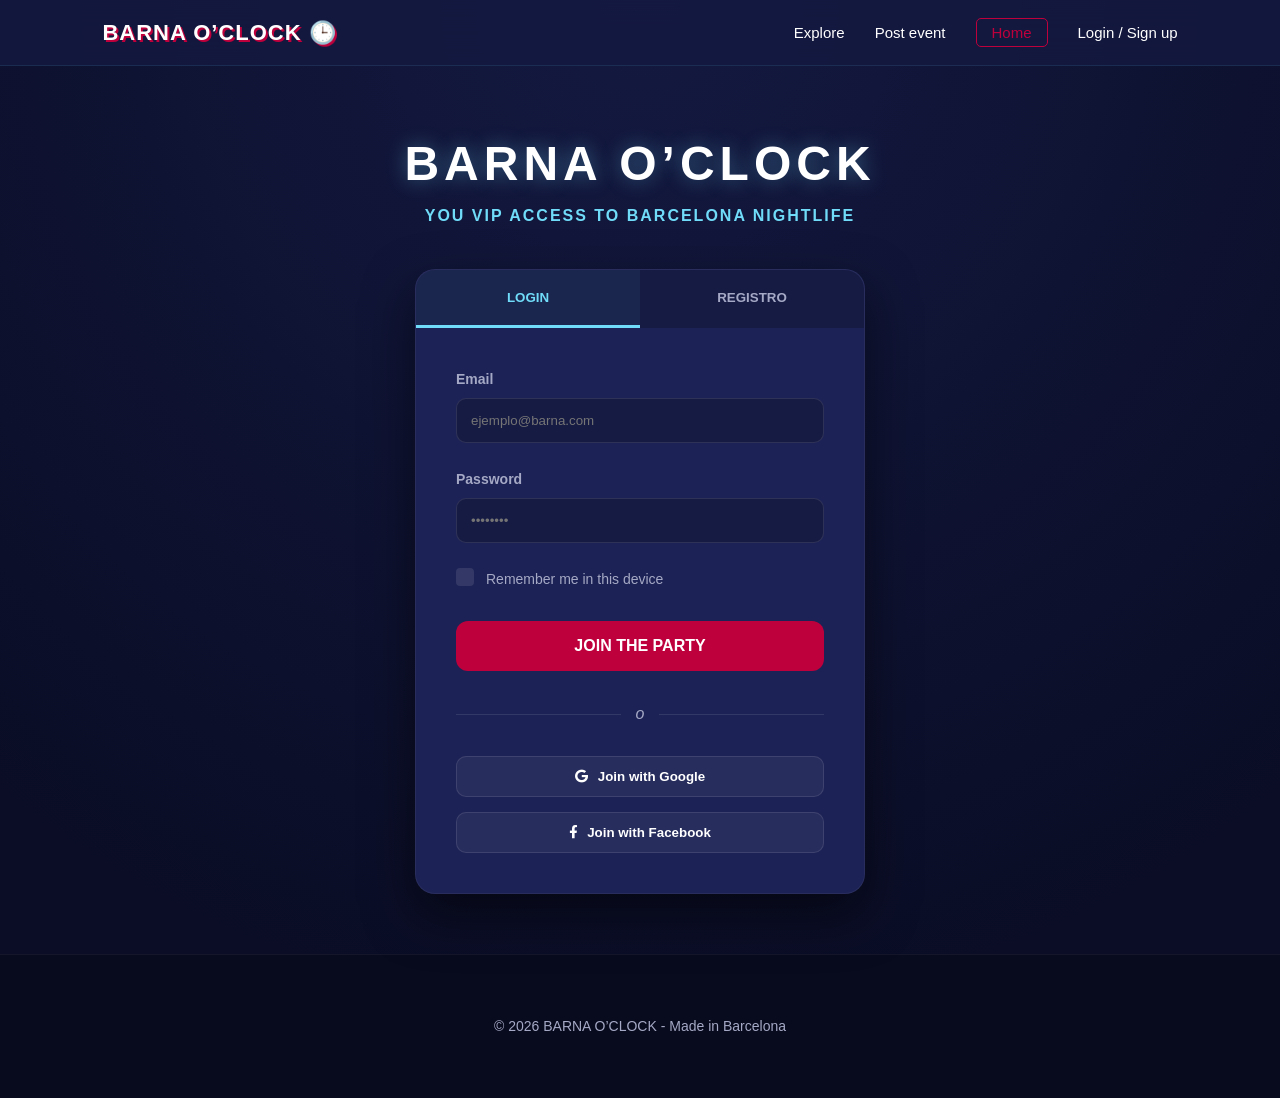
==== auth-en.html @ d8232b1f "Actualizo los nav" ====
<!DOCTYPE html>
<html lang="en">
<head>
    <meta charset="UTF-8">
    <meta name="viewport" content="width=device-width, initial-scale=1.0">
    <title>Join the Party | BARNA O’CLOCK</title>
    <link rel="stylesheet" href="style.css">
    <link rel="stylesheet" href="https://cdnjs.cloudflare.com/ajax/libs/font-awesome/6.0.0/css/all.min.css">
</head>
<body class="auth-page">

<header>
    <nav>
        <div class="logo">BARNA O’CLOCK 🕒</div>
        <ul>
            <li><a href="explorar.html">Explore</a></li>
            <li><a href="nuevo-evento-en.html">Post event</a></li>
            <li><a href="index-en.html" class="btn-back">Home</a></li>
            <li><a href="auth-en.html">Login / Sign up</a></li>
        </ul>
    </nav>
</header>

<main class="auth-container">
    
    <div class="auth-hero-logo">
        <h1>BARNA O’CLOCK</h1>
        <p>You VIP access to Barcelona nightlife</p>
    </div>

    <div class="auth-card">
        <div class="auth-tabs">
            <button class="tab-btn active" onclick="switchTab('login')">LOGIN</button>
            <button class="tab-btn" onclick="switchTab('registro')">REGISTRO</button>
        </div>

        <div class="auth-body">
            <form id="auth-form">
                <div class="input-group">
                    <label for="email">Email</label>
                    <input type="email" id="email" placeholder="ejemplo@barna.com" required>
                </div>

                <div class="input-group">
                    <label for="password">Password</label>
                    <input type="password" id="password" placeholder="••••••••" required>
                </div>

                <div class="form-options">
                    <label class="checkbox-container">
                        <input type="checkbox">
                        <span class="checkmark"></span>
                        Remember me in this device
                    </label>
                </div>

                <button type="submit" class="btn-main-auth">JOIN THE PARTY</button>
            </form>

            <div class="separator">
                <span>o</span>
            </div>

            <div class="social-login">
                <button class="btn-social google">
                    <i class="fab fa-google"></i> Join with Google
                </button>
                <button class="btn-social facebook">
                    <i class="fab fa-facebook-f"></i> Join with Facebook
                </button>
            </div>
        </div>
    </div>
</main>

<footer>
    <p>&copy; 2026 BARNA O’CLOCK - Made in Barcelona</p>
</footer>

<script>
    function switchTab(type) {
        const buttons = document.querySelectorAll('.tab-btn');
        buttons.forEach(btn => btn.classList.remove('active'));
        event.target.classList.add('active');
        // Aquí podrías cambiar la acción del form o mostrar/ocultar campos
    }
</script>

</body>
</html>
---- style.css ----
/* ===== RESET & VARIABLES ===== */
*{
    margin:0;
    padding:0;
    box-sizing:border-box;
}

:root{
    /* Colores Corporativos */
    --bcn-blue: #141941;      /* Azul profundo */
    --bcn-red: #BE013C;       /* Rojo vibrante */
    --bcn-skyblue: #70DCF9;   /* Skyblue */
    --bcn-fuchsia: #E02365;   /* Fucsia opcional */
    
    /* Colores de apoyo */
    --bg-dark: #0a0d25;       /* Fondo aún más oscuro para contraste */
    --card-blue: #1c2255;     /* Azul para tarjetas */
    --text-white: #ffffff;
    --text-gray: #a5a9c5;
}

/* ===== BODY ===== */
body{
    background: radial-gradient(circle at top, var(--bcn-blue) 0%, var(--bg-dark) 80%);
    color: var(--text-white);
    font-family: 'Segoe UI', Roboto, Helvetica, Arial, sans-serif;
    min-height: 100vh;
    line-height: 1.6;
}

/* ===== NAVBAR ===== */
header{
    backdrop-filter: blur(15px);
    background: rgba(20, 25, 65, 0.8);
    position: sticky;
    top: 0;
    z-index: 100;
    border-bottom: 1px solid rgba(112, 220, 249, 0.1);
}

nav{
    display: flex;
    justify-content: space-between;
    align-items: center;
    padding: 15px 8%;
}

.logo{
    font-weight: 900;
    letter-spacing: 1px;
    font-size: 22px;
    color: var(--text-white);
    text-shadow: 2px 2px 0px var(--bcn-red);
}

nav ul{
    list-style: none;
    display: flex;
    gap: 30px;
    align-items: center;
}

nav a{
    color: var(--text-white);
    text-decoration: none;
    font-size: 15px;
    font-weight: 500;
    transition: 0.3s ease;
}

nav a:hover{
    color: var(--bcn-skyblue);
}

#lang-toggle{
    border: 1px solid var(--bcn-skyblue);
    color: var(--bcn-skyblue);
    padding: 5px 10px;
    border-radius: 5px;
    font-weight: bold;
}

/* ===== LOGIN BUTTON ===== */
.btn-login{
    background: var(--bcn-skyblue);
    color: var(--bcn-blue) !important;
    padding: 10px 22px;
    border-radius: 50px;
    font-weight: 700;
    opacity: 1 !important;
}

.btn-login:hover{
    background: var(--text-white);
    transform: translateY(-2px);
    box-shadow: 0 5px 15px rgba(112, 220, 249, 0.3);
}

/* ===== HERO SECTION ===== */
.hero{
    text-align: center;
    padding: 120px 20px 60px;
}

.hero h1{
    font-size: clamp(40px, 8vw, 72px);
    font-weight: 900;
    margin-bottom: 20px;
    background: linear-gradient(to right, var(--bcn-skyblue), var(--bcn-fuchsia));
    -webkit-background-clip: text;
    -webkit-text-fill-color: transparent;
    letter-spacing: -1px;
}

.hero p{
    color: var(--text-gray);
    margin-bottom: 40px;
    font-size: 20px;
}

.hero input{
    padding: 16px 25px;
    width: 100%;
    max-width: 400px;
    border-radius: 50px 0 0 50px;
    border: 2px solid rgba(255,255,255,0.1);
    outline: none;
    background: rgba(255,255,255,0.05);
    color: white;
    font-size: 16px;
    transition: 0.3s;
}

.hero input:focus{
    border-color: var(--bcn-skyblue);
    background: rgba(255,255,255,0.1);
}

.hero button{
    padding: 16px 30px;
    margin-left: -5px;
    border: none;
    border-radius: 0 50px 50px 0;
    background: var(--bcn-red);
    color: white;
    font-weight: 800;
    cursor: pointer;
    transition: 0.3s;
    text-transform: uppercase;
}

.hero button:hover{
    background: var(--bcn-fuchsia);
    box-shadow: 0 0 20px rgba(190, 1, 60, 0.4);
}

/* ===== VIBES ===== */
.vibes h2{
    text-align: center;
    font-size: 14px;
    color: var(--bcn-skyblue);
    text-transform: uppercase;
    letter-spacing: 4px;
    margin-bottom: 25px;
}

.vibe-tags{
    display: flex;
    justify-content: center;
    gap: 12px;
}

.vibe-tags span{
    background: var(--card-blue);
    border: 1px solid rgba(112, 220, 249, 0.2);
    padding: 8px 20px;
    border-radius: 50px;
    font-size: 13px;
    font-weight: 600;
    cursor: pointer;
    transition: 0.3s;
}

.vibe-tags span:hover{
    border-color: var(--bcn-red);
    color: var(--bcn-red);
    background: white;
}

/* ===== EVENTOS GRID ===== */
.eventos-destacados{
    padding: 80px 8%;
}

.eventos-destacados h2{
    font-size: 28px;
    margin-bottom: 40px;
    border-left: 5px solid var(--bcn-red);
    padding-left: 15px;
}

.grid-eventos{
    display: grid;
    grid-template-columns: repeat(auto-fit, minmax(300px, 1fr));
    gap: 35px;
}

/* ===== CARDS ===== */
.card{
    background: var(--card-blue);
    border-radius: 20px;
    overflow: hidden;
    transition: 0.4s cubic-bezier(0.175, 0.885, 0.32, 1.275);
    border: 1px solid rgba(255,255,255,0.05);
}

.card:hover{
    transform: translateY(-12px);
    box-shadow: 0 20px 40px rgba(0,0,0,0.4);
    border-color: var(--bcn-skyblue);
}

.card img {
    width: 100%;
    height: 240px;
    object-fit: cover;
    background-color: var(--bcn-blue); /* Fondo de respaldo */
    display: block;
}

.card h3{
    padding: 20px 20px 5px;
    font-size: 20px;
    color: var(--text-white);
}

.card p{
    padding: 0 20px 20px;
    color: var(--text-gray);
    font-size: 14px;
}

.card a{
    display: block;
    margin: 0 20px 20px;
    padding: 12px;
    text-align: center;
    background: var(--bcn-red);
    color: white;
    text-decoration: none;
    border-radius: 12px;
    font-weight: 700;
    transition: 0.3s;
}

.card a:hover{
    background: white;
    color: var(--bcn-red);
}

/* ===== FOOTER ===== */
footer{
    text-align: center;
    padding: 60px;
    background: #080a1d;
    color: var(--text-gray);
    font-size: 14px;
    border-top: 1px solid rgba(255,255,255,0.05);
}

/* ===== AUTH PAGE SPECIFIC ===== */

.auth-container {
    display: flex;
    flex-direction: column;
    align-items: center;
    justify-content: center;
    padding: 60px 20px;
    min-height: calc(100vh - 160px);
}

.auth-hero-logo {
    text-align: center;
    margin-bottom: 40px;
}

.auth-hero-logo h1 {
    font-size: 3rem;
    color: var(--text-white);
    text-shadow: 0 0 20px rgba(112, 220, 249, 0.4);
    letter-spacing: 5px;
}

.auth-hero-logo p {
    color: var(--bcn-skyblue);
    font-weight: 600;
    text-transform: uppercase;
    letter-spacing: 2px;
}

/* La Tarjeta */
.auth-card {
    background: var(--card-blue);
    width: 100%;
    max-width: 450px;
    border-radius: 20px;
    overflow: hidden;
    box-shadow: 0 20px 50px rgba(0,0,0,0.5);
    border: 1px solid rgba(255,255,255,0.05);
}

/* Pestañas */
.auth-tabs {
    display: flex;
    background: rgba(0,0,0,0.2);
}

.tab-btn {
    flex: 1;
    padding: 20px;
    border: none;
    background: transparent;
    color: var(--text-gray);
    font-weight: 800;
    cursor: pointer;
    transition: 0.3s;
    border-bottom: 3px solid transparent;
}

.tab-btn.active {
    color: var(--bcn-skyblue);
    border-bottom: 3px solid var(--bcn-skyblue);
    background: rgba(112, 220, 249, 0.05);
}

/* Formulario */
.auth-body {
    padding: 40px;
}

.input-group {
    margin-bottom: 25px;
}

.input-group label {
    display: block;
    margin-bottom: 8px;
    font-size: 14px;
    font-weight: 600;
    color: var(--text-gray);
}

.input-group input {
    width: 100%;
    padding: 14px;
    border-radius: 10px;
    border: 1px solid rgba(255,255,255,0.1);
    background: rgba(0,0,0,0.2);
    color: white;
    outline: none;
}

.input-group input:focus {
    border-color: var(--bcn-skyblue);
}

/* Checkbox Estilizado */
.form-options {
    margin-bottom: 30px;
}

.checkbox-container {
    display: block;
    position: relative;
    padding-left: 30px;
    cursor: pointer;
    font-size: 14px;
    color: var(--text-gray);
    user-select: none;
}

.checkbox-container input {
    position: absolute;
    opacity: 0;
    cursor: pointer;
}

.checkmark {
    position: absolute;
    top: 0;
    left: 0;
    height: 18px;
    width: 18px;
    background-color: rgba(255,255,255,0.1);
    border-radius: 4px;
}

.checkbox-container:hover input ~ .checkmark {
    background-color: rgba(255,255,255,0.2);
}

.checkbox-container input:checked ~ .checkmark {
    background-color: var(--bcn-skyblue);
}

/* Botón Principal */
.btn-main-auth {
    width: 100%;
    padding: 16px;
    border: none;
    border-radius: 12px;
    background: var(--bcn-red);
    color: white;
    font-weight: 800;
    font-size: 16px;
    cursor: pointer;
    transition: 0.3s;
    text-transform: uppercase;
}

.btn-main-auth:hover {
    background: var(--bcn-fuchsia);
    transform: scale(1.02);
    box-shadow: 0 0 20px rgba(224, 35, 101, 0.4);
}

/* Separador */
.separator {
    text-align: center;
    margin: 30px 0;
    position: relative;
}

.separator::before {
    content: "";
    position: absolute;
    top: 50%;
    left: 0;
    width: 100%;
    height: 1px;
    background: rgba(255,255,255,0.1);
}

.separator span {
    background: var(--card-blue);
    padding: 0 15px;
    position: relative;
    color: var(--text-gray);
    font-style: italic;
}

/* Botones Sociales */
.social-login {
    display: flex;
    flex-direction: column;
    gap: 15px;
}

.btn-social {
    width: 100%;
    padding: 12px;
    border: 1px solid rgba(255,255,255,0.1);
    border-radius: 10px;
    background: rgba(255,255,255,0.05);
    color: white;
    font-weight: 600;
    cursor: pointer;
    transition: 0.3s;
    display: flex;
    align-items: center;
    justify-content: center;
    gap: 10px;
}

.btn-social:hover {
    background: rgba(255,255,255,0.1);
    border-color: var(--text-white);
}

.btn-back {
    border: 1px solid var(--bcn-red);
    padding: 5px 15px !important;
    border-radius: 5px;
    color: var(--bcn-red) !important;
}

.btn-back:hover {
    background: var(--bcn-red);
    color: white !important;
}

/* ===== POST EVENT PAGE ===== */

.form-page-container {
    max-width: 800px;
    margin: 60px auto;
    padding: 0 20px;
}

.form-header h2 {
    font-size: 24px;
    letter-spacing: 1px;
    margin-bottom: 30px;
    color: var(--text-white);
    border-left: 5px solid var(--bcn-red);
    padding-left: 15px;
}

.post-event-card {
    background: var(--card-blue);
    padding: 40px;
    border-radius: 20px;
    border: 1px solid rgba(255, 255, 255, 0.05);
    box-shadow: 0 20px 40px rgba(0,0,0,0.3);
}

.form-group {
    margin-bottom: 25px;
}

.form-group label {
    display: block;
    font-weight: 700;
    font-size: 13px;
    color: var(--bcn-skyblue);
    margin-bottom: 10px;
    text-transform: uppercase;
    letter-spacing: 1px;
}

/* Inputs y Textareas */
.post-event-card input[type="text"],
.post-event-card input[type="date"],
.post-event-card input[type="time"],
.post-event-card textarea {
    width: 100%;
    padding: 14px 18px;
    background: rgba(0, 0, 0, 0.3);
    border: 1px solid rgba(112, 220, 249, 0.2);
    border-radius: 10px;
    color: white;
    font-family: inherit;
    outline: none;
    transition: 0.3s;
}

.post-event-card input:focus, 
.post-event-card textarea:focus {
    border-color: var(--bcn-skyblue);
    box-shadow: 0 0 10px rgba(112, 220, 249, 0.2);
}

/* Layout en filas */
.form-row {
    display: grid;
    grid-template-columns: 1fr 1fr;
    gap: 20px;
}

.align-center {
    align-items: center;
}

/* Radio Buttons personalizados */
.radio-group {
    display: flex;
    flex-wrap: wrap;
    gap: 20px;
    margin-top: 5px;
}

.radio-item {
    display: flex;
    align-items: center;
    cursor: pointer;
    font-size: 14px;
    color: var(--text-white);
}

.radio-item input {
    display: none;
}

.radio-dot {
    height: 18px;
    width: 18px;
    border: 2px solid var(--bcn-skyblue);
    border-radius: 50%;
    display: inline-block;
    margin-right: 8px;
    position: relative;
}

.radio-item input:checked + .radio-dot::after {
    content: "";
    position: absolute;
    top: 3px;
    left: 3px;
    width: 8px;
    height: 8px;
    background: var(--bcn-skyblue);
    border-radius: 50%;
}

/* Upload Area */
.upload-area {
    border: 2px dashed rgba(112, 220, 249, 0.4);
    border-radius: 15px;
    padding: 30px;
    text-align: center;
    transition: 0.3s;
    background: rgba(112, 220, 249, 0.02);
}

.upload-area:hover {
    border-color: var(--bcn-skyblue);
    background: rgba(112, 220, 249, 0.05);
}

.upload-label {
    cursor: pointer;
    display: flex;
    flex-direction: column;
    align-items: center;
}

.upload-icon {
    font-size: 32px;
    color: var(--bcn-skyblue);
    margin-bottom: 10px;
}

.upload-text {
    font-weight: 800;
    color: var(--text-white);
    background: rgba(255,255,255,0.05);
    padding: 8px 20px;
    border-radius: 5px;
}

/* Botón Publicar */
.btn-submit-event {
    width: 100%;
    padding: 18px;
    background: var(--bcn-red);
    color: white;
    border: none;
    border-radius: 12px;
    font-size: 18px;
    font-weight: 800;
    cursor: pointer;
    transition: 0.3s;
    margin-top: 20px;
    text-transform: uppercase;
}

.btn-submit-event:hover {
    background: var(--bcn-fuchsia);
    transform: translateY(-3px);
    box-shadow: 0 10px 20px rgba(190, 1, 60, 0.3);
}

.btn-profile {
    color: var(--bcn-skyblue) !important;
    font-weight: bold;
}

/* Responsive */
@media (max-width: 600px) {
    .form-row {
        grid-template-columns: 1fr;
    }
}
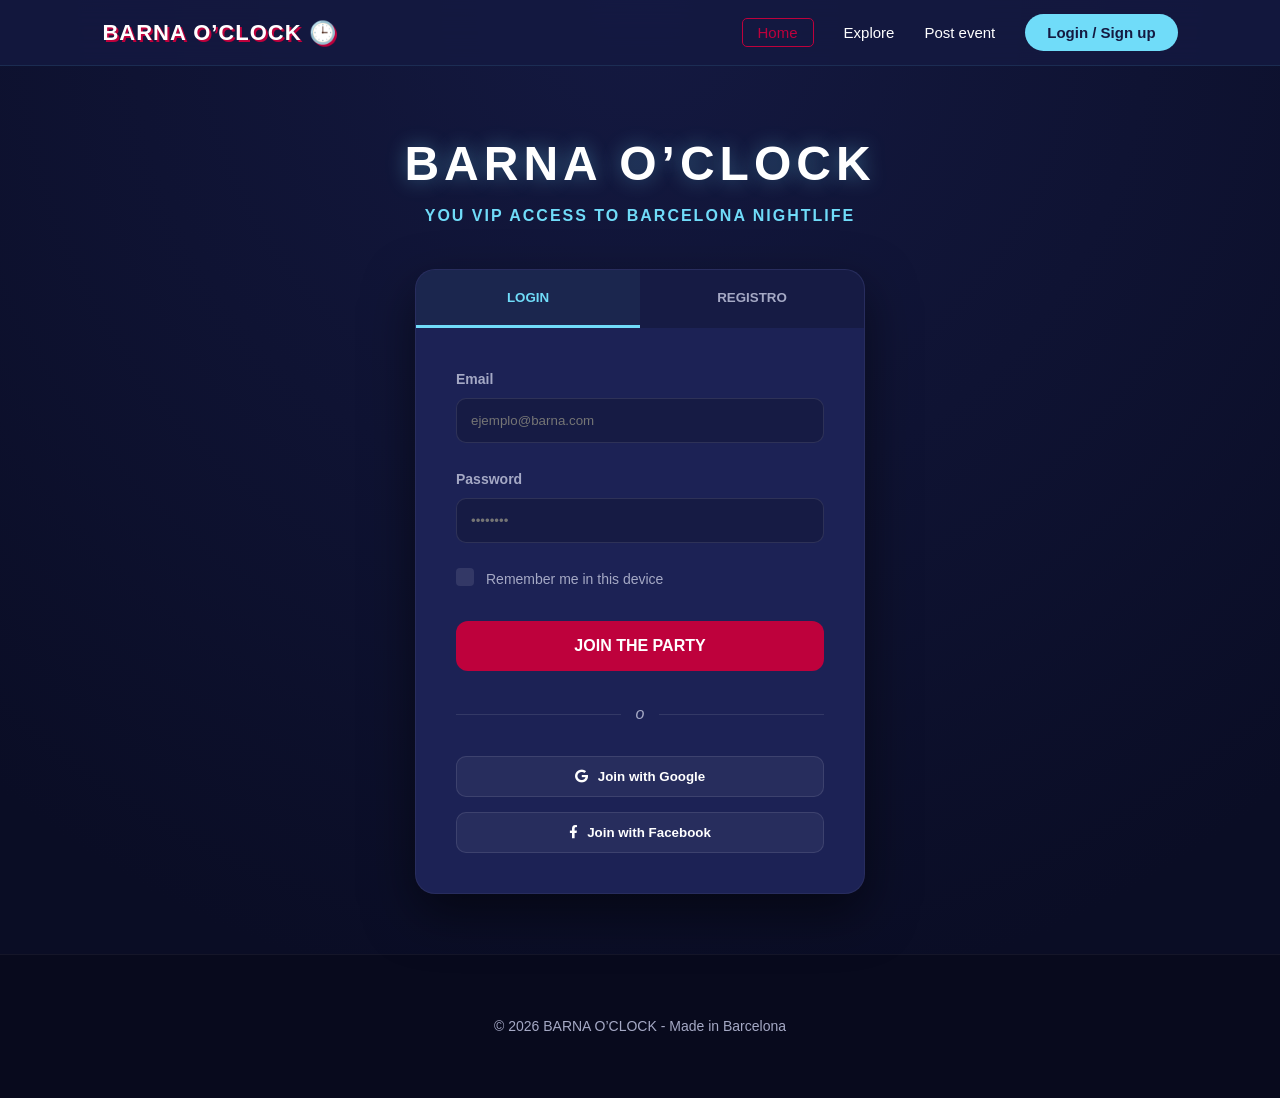
==== commit 12a89ee1: "Perfecciono nav" ====
--- a/auth-en.html
+++ b/auth-en.html
@@ -13,10 +13,10 @@
     <nav>
         <div class="logo">BARNA O’CLOCK 🕒</div>
         <ul>
+            <li><a href="index-en.html" class="btn-back">Home</a></li>
             <li><a href="explorar.html">Explore</a></li>
-            <li><a href="nuevo-evento-en.html">Post event</a></li>
-            <li><a href="index-en.html" class="btn-back">Home</a></li>
-            <li><a href="auth-en.html">Login / Sign up</a></li>
+            <li><a href="nuevo-evento-en.html">Post event</a></li>            
+            <li><a href="auth-en.html"class="btn-login">Login / Sign up</a></li>
         </ul>
     </nav>
 </header>
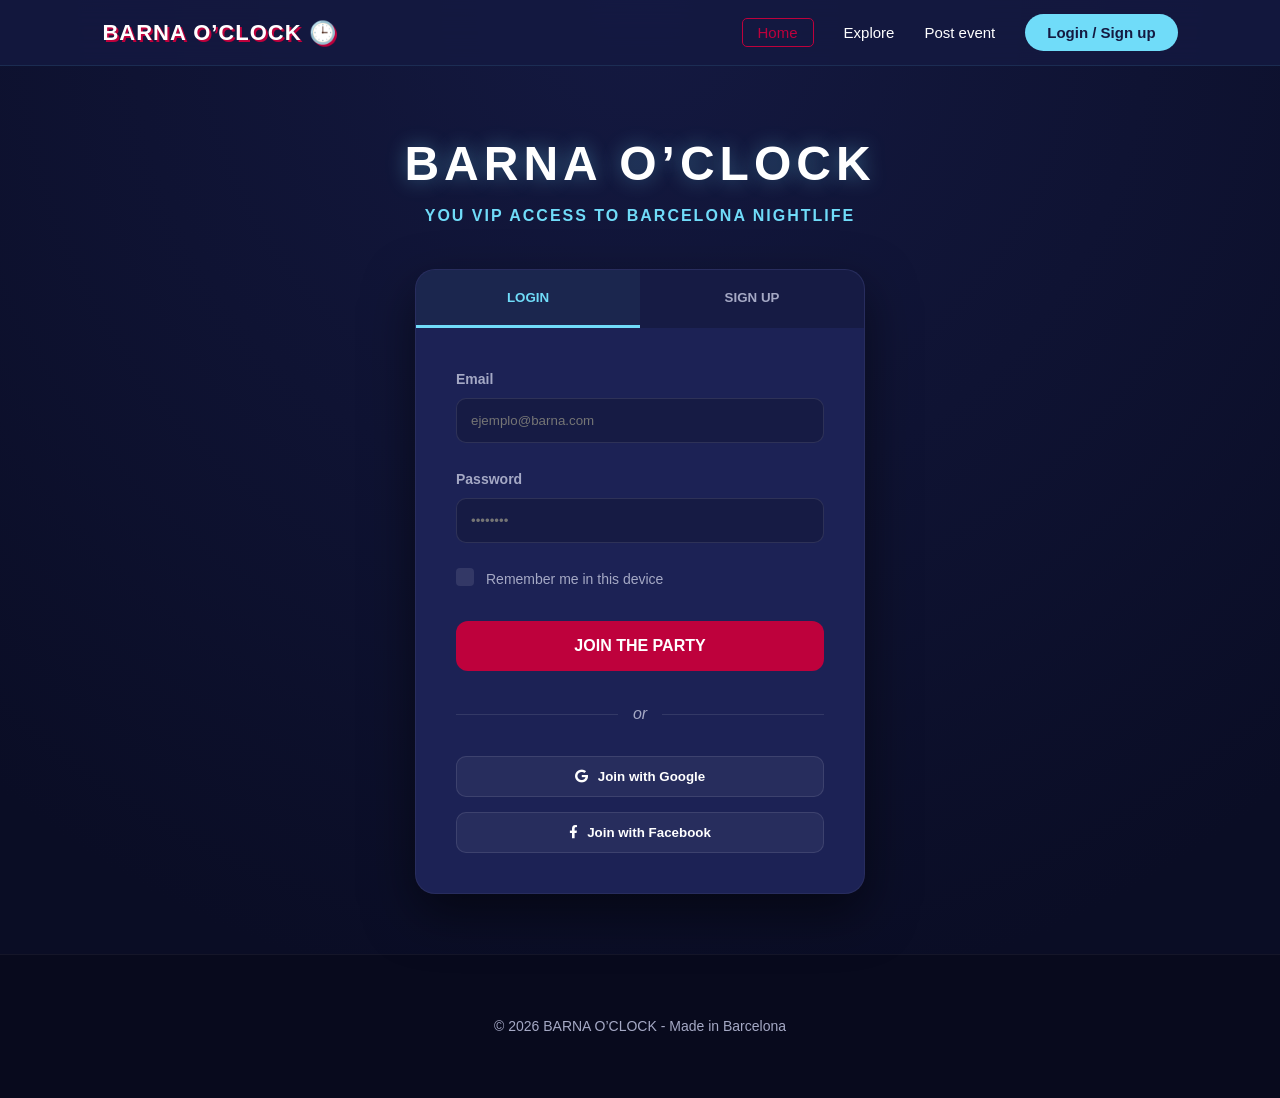
==== commit e514898d: "Mejoro gramática, explorar y css" ====
--- a/auth-en.html
+++ b/auth-en.html
@@ -1,5 +1,6 @@
 <!DOCTYPE html>
 <html lang="en">
+
 <head>
     <meta charset="UTF-8">
     <meta name="viewport" content="width=device-width, initial-scale=1.0">
@@ -7,84 +8,86 @@
     <link rel="stylesheet" href="style.css">
     <link rel="stylesheet" href="https://cdnjs.cloudflare.com/ajax/libs/font-awesome/6.0.0/css/all.min.css">
 </head>
+
+
 <body class="auth-page">
 
-<header>
-    <nav>
-        <div class="logo">BARNA O’CLOCK 🕒</div>
-        <ul>
-            <li><a href="index-en.html" class="btn-back">Home</a></li>
-            <li><a href="explorar.html">Explore</a></li>
-            <li><a href="nuevo-evento-en.html">Post event</a></li>            
-            <li><a href="auth-en.html"class="btn-login">Login / Sign up</a></li>
-        </ul>
-    </nav>
-</header>
+    <header>
+        <nav>
+            <div class="logo">BARNA O’CLOCK 🕒</div>
+            <ul>
+                <li><a href="index-en.html" class="btn-back">Home</a></li>
+                <li><a href="explorar-en.html">Explore</a></li>
+                <li><a href="nuevo-evento-en.html">Post event</a></li>
+                <li><a href="auth-en.html" class="btn-login">Login / Sign up</a></li>
+            </ul>
+        </nav>
+    </header>
 
-<main class="auth-container">
-    
-    <div class="auth-hero-logo">
-        <h1>BARNA O’CLOCK</h1>
-        <p>You VIP access to Barcelona nightlife</p>
-    </div>
+    <main class="auth-container">
 
-    <div class="auth-card">
-        <div class="auth-tabs">
-            <button class="tab-btn active" onclick="switchTab('login')">LOGIN</button>
-            <button class="tab-btn" onclick="switchTab('registro')">REGISTRO</button>
+        <div class="auth-hero-logo">
+            <h1>BARNA O’CLOCK</h1>
+            <p>You VIP access to Barcelona nightlife</p>
         </div>
 
-        <div class="auth-body">
-            <form id="auth-form">
-                <div class="input-group">
-                    <label for="email">Email</label>
-                    <input type="email" id="email" placeholder="ejemplo@barna.com" required>
+        <div class="auth-card">
+            <div class="auth-tabs">
+                <button class="tab-btn active" onclick="switchTab('login')">LOGIN</button>
+                <button class="tab-btn" onclick="switchTab('registro')">SIGN UP</button>
+            </div>
+
+            <div class="auth-body">
+                <form id="auth-form">
+                    <div class="input-group">
+                        <label for="email">Email</label>
+                        <input type="email" id="email" placeholder="ejemplo@barna.com" required>
+                    </div>
+
+                    <div class="input-group">
+                        <label for="password">Password</label>
+                        <input type="password" id="password" placeholder="••••••••" required>
+                    </div>
+
+                    <div class="form-options">
+                        <label class="checkbox-container">
+                            <input type="checkbox">
+                            <span class="checkmark"></span>
+                            Remember me in this device
+                        </label>
+                    </div>
+
+                    <button type="submit" class="btn-main-auth">JOIN THE PARTY</button>
+                </form>
+
+                <div class="separator">
+                    <span>or</span>
                 </div>
 
-                <div class="input-group">
-                    <label for="password">Password</label>
-                    <input type="password" id="password" placeholder="••••••••" required>
+                <div class="social-login">
+                    <button class="btn-social google">
+                        <i class="fab fa-google"></i> Join with Google
+                    </button>
+                    <button class="btn-social facebook">
+                        <i class="fab fa-facebook-f"></i> Join with Facebook
+                    </button>
                 </div>
-
-                <div class="form-options">
-                    <label class="checkbox-container">
-                        <input type="checkbox">
-                        <span class="checkmark"></span>
-                        Remember me in this device
-                    </label>
-                </div>
-
-                <button type="submit" class="btn-main-auth">JOIN THE PARTY</button>
-            </form>
-
-            <div class="separator">
-                <span>o</span>
-            </div>
-
-            <div class="social-login">
-                <button class="btn-social google">
-                    <i class="fab fa-google"></i> Join with Google
-                </button>
-                <button class="btn-social facebook">
-                    <i class="fab fa-facebook-f"></i> Join with Facebook
-                </button>
             </div>
         </div>
-    </div>
-</main>
+    </main>
 
-<footer>
-    <p>&copy; 2026 BARNA O’CLOCK - Made in Barcelona</p>
-</footer>
+    <footer>
+        <p>&copy; 2026 BARNA O’CLOCK - Made in Barcelona</p>
+    </footer>
 
-<script>
-    function switchTab(type) {
-        const buttons = document.querySelectorAll('.tab-btn');
-        buttons.forEach(btn => btn.classList.remove('active'));
-        event.target.classList.add('active');
-        // Aquí podrías cambiar la acción del form o mostrar/ocultar campos
-    }
-</script>
+    <script>
+        function switchTab(type) {
+            const buttons = document.querySelectorAll('.tab-btn');
+            buttons.forEach(btn => btn.classList.remove('active'));
+            event.target.classList.add('active');
+        }
+    </script>
 
 </body>
+
 </html>
--- a/style.css
+++ b/style.css
@@ -1,26 +1,23 @@
 /* ===== RESET & VARIABLES ===== */
-*{
-    margin:0;
-    padding:0;
-    box-sizing:border-box;
-}
-
-:root{
-    /* Colores Corporativos */
-    --bcn-blue: #141941;      /* Azul profundo */
-    --bcn-red: #BE013C;       /* Rojo vibrante */
-    --bcn-skyblue: #70DCF9;   /* Skyblue */
-    --bcn-fuchsia: #E02365;   /* Fucsia opcional */
-    
-    /* Colores de apoyo */
-    --bg-dark: #0a0d25;       /* Fondo aún más oscuro para contraste */
-    --card-blue: #1c2255;     /* Azul para tarjetas */
+* {
+    margin: 0;
+    padding: 0;
+    box-sizing: border-box;
+}
+
+:root {
+    --bcn-blue: #141941;
+    --bcn-red: #BE013C;
+    --bcn-skyblue: #70DCF9;
+    --bcn-fuchsia: #E02365;
+    --bg-dark: #0a0d25;
+    --card-blue: #1c2255;
     --text-white: #ffffff;
     --text-gray: #a5a9c5;
 }
 
 /* ===== BODY ===== */
-body{
+body {
     background: radial-gradient(circle at top, var(--bcn-blue) 0%, var(--bg-dark) 80%);
     color: var(--text-white);
     font-family: 'Segoe UI', Roboto, Helvetica, Arial, sans-serif;
@@ -29,7 +26,7 @@
 }
 
 /* ===== NAVBAR ===== */
-header{
+header {
     backdrop-filter: blur(15px);
     background: rgba(20, 25, 65, 0.8);
     position: sticky;
@@ -38,14 +35,14 @@
     border-bottom: 1px solid rgba(112, 220, 249, 0.1);
 }
 
-nav{
+nav {
     display: flex;
     justify-content: space-between;
     align-items: center;
     padding: 15px 8%;
 }
 
-.logo{
+.logo {
     font-weight: 900;
     letter-spacing: 1px;
     font-size: 22px;
@@ -53,14 +50,14 @@
     text-shadow: 2px 2px 0px var(--bcn-red);
 }
 
-nav ul{
+nav ul {
     list-style: none;
     display: flex;
     gap: 30px;
     align-items: center;
 }
 
-nav a{
+nav a {
     color: var(--text-white);
     text-decoration: none;
     font-size: 15px;
@@ -68,11 +65,11 @@
     transition: 0.3s ease;
 }
 
-nav a:hover{
+nav a:hover {
     color: var(--bcn-skyblue);
 }
 
-#lang-toggle{
+#lang-toggle {
     border: 1px solid var(--bcn-skyblue);
     color: var(--bcn-skyblue);
     padding: 5px 10px;
@@ -81,7 +78,7 @@
 }
 
 /* ===== LOGIN BUTTON ===== */
-.btn-login{
+.btn-login {
     background: var(--bcn-skyblue);
     color: var(--bcn-blue) !important;
     padding: 10px 22px;
@@ -90,19 +87,19 @@
     opacity: 1 !important;
 }
 
-.btn-login:hover{
+.btn-login:hover {
     background: var(--text-white);
     transform: translateY(-2px);
     box-shadow: 0 5px 15px rgba(112, 220, 249, 0.3);
 }
 
 /* ===== HERO SECTION ===== */
-.hero{
+.hero {
     text-align: center;
     padding: 120px 20px 60px;
 }
 
-.hero h1{
+.hero h1 {
     font-size: clamp(40px, 8vw, 72px);
     font-weight: 900;
     margin-bottom: 20px;
@@ -112,31 +109,31 @@
     letter-spacing: -1px;
 }
 
-.hero p{
+.hero p {
     color: var(--text-gray);
     margin-bottom: 40px;
     font-size: 20px;
 }
 
-.hero input{
+.hero input {
     padding: 16px 25px;
     width: 100%;
     max-width: 400px;
     border-radius: 50px 0 0 50px;
-    border: 2px solid rgba(255,255,255,0.1);
+    border: 2px solid rgba(255, 255, 255, 0.1);
     outline: none;
-    background: rgba(255,255,255,0.05);
+    background: rgba(255, 255, 255, 0.05);
     color: white;
     font-size: 16px;
     transition: 0.3s;
 }
 
-.hero input:focus{
+.hero input:focus {
     border-color: var(--bcn-skyblue);
-    background: rgba(255,255,255,0.1);
-}
-
-.hero button{
+    background: rgba(255, 255, 255, 0.1);
+}
+
+.hero button {
     padding: 16px 30px;
     margin-left: -5px;
     border: none;
@@ -149,13 +146,13 @@
     text-transform: uppercase;
 }
 
-.hero button:hover{
+.hero button:hover {
     background: var(--bcn-fuchsia);
     box-shadow: 0 0 20px rgba(190, 1, 60, 0.4);
 }
 
 /* ===== VIBES ===== */
-.vibes h2{
+.vibes h2 {
     text-align: center;
     font-size: 14px;
     color: var(--bcn-skyblue);
@@ -164,13 +161,13 @@
     margin-bottom: 25px;
 }
 
-.vibe-tags{
+.vibe-tags {
     display: flex;
     justify-content: center;
     gap: 12px;
 }
 
-.vibe-tags span{
+.vibe-tags span {
     background: var(--card-blue);
     border: 1px solid rgba(112, 220, 249, 0.2);
     padding: 8px 20px;
@@ -181,42 +178,44 @@
     transition: 0.3s;
 }
 
-.vibe-tags span:hover{
+.vibe-tags span:hover {
     border-color: var(--bcn-red);
     color: var(--bcn-red);
     background: white;
 }
 
 /* ===== EVENTOS GRID ===== */
-.eventos-destacados{
+.eventos-destacados {
     padding: 80px 8%;
 }
 
-.eventos-destacados h2{
+.eventos-destacados h2 {
     font-size: 28px;
     margin-bottom: 40px;
     border-left: 5px solid var(--bcn-red);
     padding-left: 15px;
 }
 
-.grid-eventos{
+.grid-eventos {
     display: grid;
     grid-template-columns: repeat(auto-fit, minmax(300px, 1fr));
     gap: 35px;
 }
 
 /* ===== CARDS ===== */
-.card{
+.card {
     background: var(--card-blue);
     border-radius: 20px;
     overflow: hidden;
-    transition: 0.4s cubic-bezier(0.175, 0.885, 0.32, 1.275);
-    border: 1px solid rgba(255,255,255,0.05);
-}
-
-.card:hover{
+    transition: opacity 0.3s ease, transform 0.3s ease;
+    border: 1px solid rgba(255, 255, 255, 0.05);
+    transform: translateY(30px);
+
+}
+
+.card:hover {
     transform: translateY(-12px);
-    box-shadow: 0 20px 40px rgba(0,0,0,0.4);
+    box-shadow: 0 20px 40px rgba(0, 0, 0, 0.4);
     border-color: var(--bcn-skyblue);
 }
 
@@ -224,23 +223,23 @@
     width: 100%;
     height: 240px;
     object-fit: cover;
-    background-color: var(--bcn-blue); /* Fondo de respaldo */
+    background-color: var(--bcn-blue);
     display: block;
 }
 
-.card h3{
+.card h3 {
     padding: 20px 20px 5px;
     font-size: 20px;
     color: var(--text-white);
 }
 
-.card p{
+.card p {
     padding: 0 20px 20px;
     color: var(--text-gray);
     font-size: 14px;
 }
 
-.card a{
+.card a {
     display: block;
     margin: 0 20px 20px;
     padding: 12px;
@@ -253,19 +252,24 @@
     transition: 0.3s;
 }
 
-.card a:hover{
+.card a:hover {
     background: white;
     color: var(--bcn-red);
 }
 
+.card.visible {
+    opacity: 1;
+    transform: translateY(0);
+}
+
 /* ===== FOOTER ===== */
-footer{
+footer {
     text-align: center;
     padding: 60px;
     background: #080a1d;
     color: var(--text-gray);
     font-size: 14px;
-    border-top: 1px solid rgba(255,255,255,0.05);
+    border-top: 1px solid rgba(255, 255, 255, 0.05);
 }
 
 /* ===== AUTH PAGE SPECIFIC ===== */
@@ -305,14 +309,14 @@
     max-width: 450px;
     border-radius: 20px;
     overflow: hidden;
-    box-shadow: 0 20px 50px rgba(0,0,0,0.5);
-    border: 1px solid rgba(255,255,255,0.05);
+    box-shadow: 0 20px 50px rgba(0, 0, 0, 0.5);
+    border: 1px solid rgba(255, 255, 255, 0.05);
 }
 
 /* Pestañas */
 .auth-tabs {
     display: flex;
-    background: rgba(0,0,0,0.2);
+    background: rgba(0, 0, 0, 0.2);
 }
 
 .tab-btn {
@@ -354,8 +358,8 @@
     width: 100%;
     padding: 14px;
     border-radius: 10px;
-    border: 1px solid rgba(255,255,255,0.1);
-    background: rgba(0,0,0,0.2);
+    border: 1px solid rgba(255, 255, 255, 0.1);
+    background: rgba(0, 0, 0, 0.2);
     color: white;
     outline: none;
 }
@@ -391,15 +395,15 @@
     left: 0;
     height: 18px;
     width: 18px;
-    background-color: rgba(255,255,255,0.1);
+    background-color: rgba(255, 255, 255, 0.1);
     border-radius: 4px;
 }
 
-.checkbox-container:hover input ~ .checkmark {
-    background-color: rgba(255,255,255,0.2);
-}
-
-.checkbox-container input:checked ~ .checkmark {
+.checkbox-container:hover input~.checkmark {
+    background-color: rgba(255, 255, 255, 0.2);
+}
+
+.checkbox-container input:checked~.checkmark {
     background-color: var(--bcn-skyblue);
 }
 
@@ -438,7 +442,7 @@
     left: 0;
     width: 100%;
     height: 1px;
-    background: rgba(255,255,255,0.1);
+    background: rgba(255, 255, 255, 0.1);
 }
 
 .separator span {
@@ -459,9 +463,9 @@
 .btn-social {
     width: 100%;
     padding: 12px;
-    border: 1px solid rgba(255,255,255,0.1);
+    border: 1px solid rgba(255, 255, 255, 0.1);
     border-radius: 10px;
-    background: rgba(255,255,255,0.05);
+    background: rgba(255, 255, 255, 0.05);
     color: white;
     font-weight: 600;
     cursor: pointer;
@@ -473,7 +477,7 @@
 }
 
 .btn-social:hover {
-    background: rgba(255,255,255,0.1);
+    background: rgba(255, 255, 255, 0.1);
     border-color: var(--text-white);
 }
 
@@ -511,7 +515,7 @@
     padding: 40px;
     border-radius: 20px;
     border: 1px solid rgba(255, 255, 255, 0.05);
-    box-shadow: 0 20px 40px rgba(0,0,0,0.3);
+    box-shadow: 0 20px 40px rgba(0, 0, 0, 0.3);
 }
 
 .form-group {
@@ -544,7 +548,7 @@
     transition: 0.3s;
 }
 
-.post-event-card input:focus, 
+.post-event-card input:focus,
 .post-event-card textarea:focus {
     border-color: var(--bcn-skyblue);
     box-shadow: 0 0 10px rgba(112, 220, 249, 0.2);
@@ -591,7 +595,7 @@
     position: relative;
 }
 
-.radio-item input:checked + .radio-dot::after {
+.radio-item input:checked+.radio-dot::after {
     content: "";
     position: absolute;
     top: 3px;
@@ -633,7 +637,7 @@
 .upload-text {
     font-weight: 800;
     color: var(--text-white);
-    background: rgba(255,255,255,0.05);
+    background: rgba(255, 255, 255, 0.05);
     padding: 8px 20px;
     border-radius: 5px;
 }
@@ -665,6 +669,50 @@
     font-weight: bold;
 }
 
+/* ===== FILTROS EXPLORAR ===== */
+.filters {
+    display: flex;
+    gap: 15px;
+    margin-bottom: 40px;
+    flex-wrap: wrap;
+}
+
+.filters select {
+    appearance: none;
+    -webkit-appearance: none;
+    background: var(--card-blue);
+    color: var(--text-white);
+    border: 1px solid rgba(112, 220, 249, 0.3);
+    border-radius: 50px;
+    padding: 12px 45px 12px 20px;
+    font-size: 14px;
+    font-weight: 600;
+    cursor: pointer;
+    outline: none;
+    transition: 0.3s ease;
+    letter-spacing: 1px;
+    background-image: url("data:image/svg+xml,%3Csvg xmlns='http://www.w3.org/2000/svg' width='12' height='12' viewBox='0 0 12 12'%3E%3Cpath fill='%2370DCF9' d='M6 8L1 3h10z'/%3E%3C/svg%3E");
+    background-repeat: no-repeat;
+    background-position: right 15px center;
+}
+
+.filters select:hover {
+    border-color: var(--bcn-skyblue);
+    background-color: rgba(112, 220, 249, 0.08);
+    box-shadow: 0 0 12px rgba(112, 220, 249, 0.15);
+}
+
+.filters select:focus {
+    border-color: var(--bcn-skyblue);
+    box-shadow: 0 0 0 3px rgba(112, 220, 249, 0.15);
+}
+
+.filters select option {
+    background: var(--bcn-blue);
+    color: var(--text-white);
+    padding: 10px;
+}
+
 /* Responsive */
 @media (max-width: 600px) {
     .form-row {
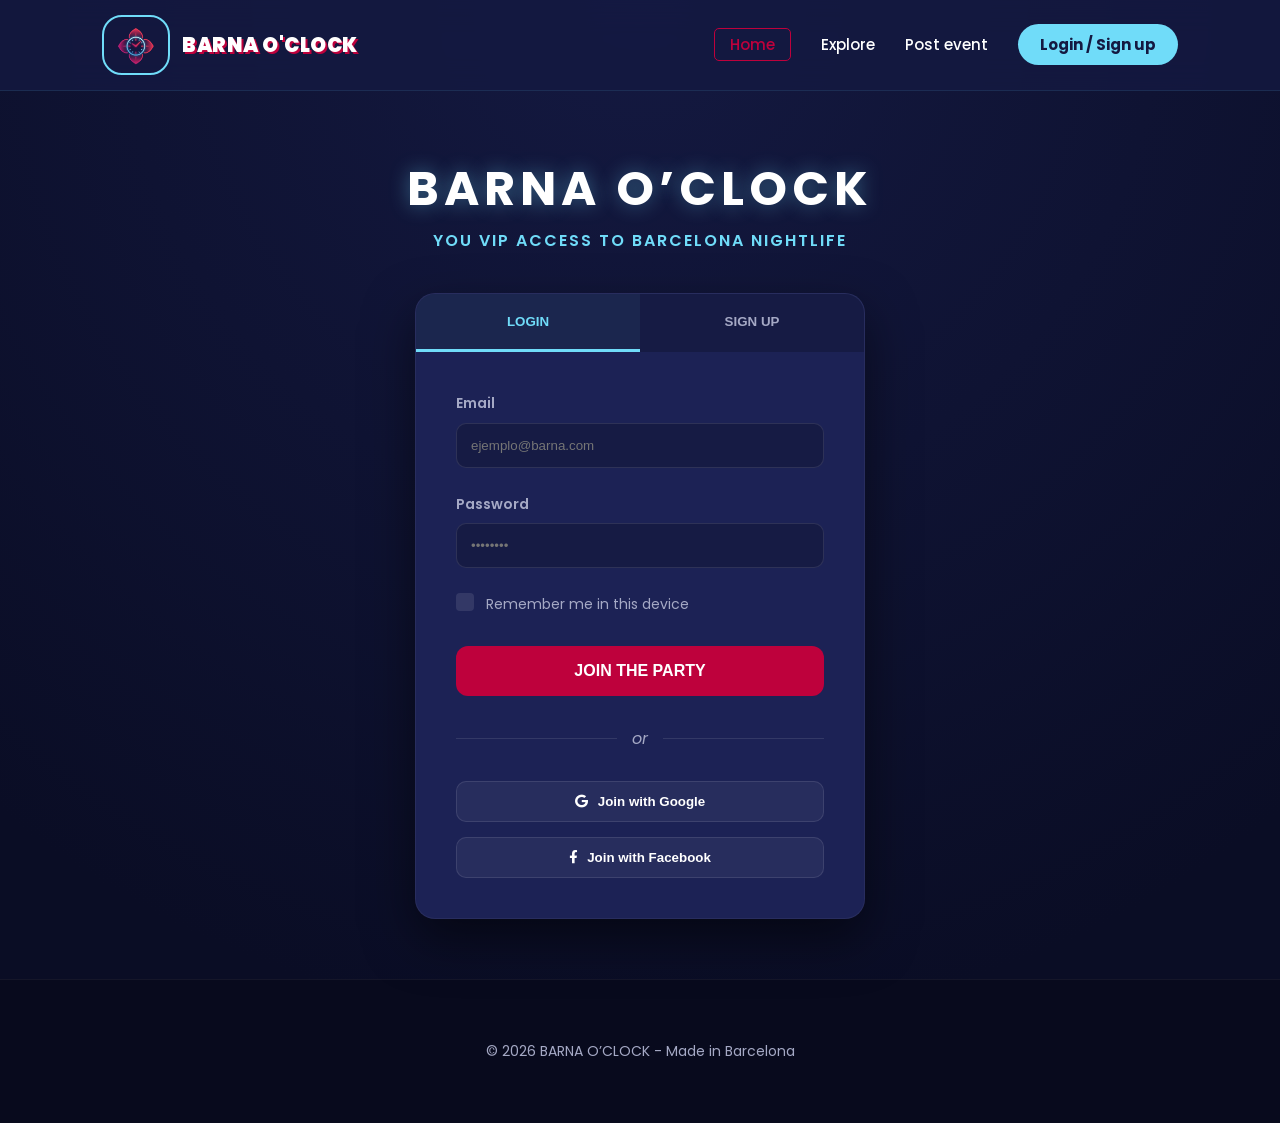
==== commit a401cc71: "logo añadido a la barra de navegación y algunas mejoras visuales como cambiar las fuentes y cambiar " ====
--- a/auth-en.html
+++ b/auth-en.html
@@ -14,7 +14,13 @@
 
     <header>
         <nav>
-            <div class="logo">BARNA O’CLOCK 🕒</div>
+            <a href="index-en.html" class="logo-navbar">
+                <div class="logo-card-navbar">
+                    <img src="./img/logoSmall.png" alt="BARNA O'CLOCK Logo">
+                </div>
+                <span class="logo-text">BARNA O'CLOCK</span>
+            </a>
+
             <ul>
                 <li><a href="index-en.html" class="btn-back">Home</a></li>
                 <li><a href="explorar-en.html">Explore</a></li>
--- a/style.css
+++ b/style.css
@@ -1,3 +1,5 @@
+@import url('https://fonts.googleapis.com/css2?family=Poppins:wght@300;400;500;600;700;800;900&display=swap');
+
 /* ===== RESET & VARIABLES ===== */
 * {
     margin: 0;
@@ -20,7 +22,7 @@
 body {
     background: radial-gradient(circle at top, var(--bcn-blue) 0%, var(--bg-dark) 80%);
     color: var(--text-white);
-    font-family: 'Segoe UI', Roboto, Helvetica, Arial, sans-serif;
+    font-family: 'Poppins', sans-serif;
     min-height: 100vh;
     line-height: 1.6;
 }
@@ -42,6 +44,44 @@
     padding: 15px 8%;
 }
 
+.logo-navbar {
+    display: flex;
+    align-items: center;
+    gap: 12px;
+    text-decoration: none;
+    transition: 0.3s ease;
+}
+
+.logo-text {
+    font-weight: 900;
+    font-size: 20px;
+    color: var(--text-white);
+    text-shadow: 2px 2px 0px var(--bcn-red);
+    letter-spacing: 0.5px;
+}
+
+.logo-card-navbar {
+    display: flex;
+    justify-content: center;
+    align-items: center;
+    background: transparent;
+    border-radius: 20px;
+    padding: 8px 12px;
+    border: 2px solid var(--bcn-skyblue);
+    transition: 0.3s ease;
+}
+
+.logo-card-navbar img {
+    height: 40px;
+    width: auto;
+    object-fit: contain;
+}
+
+.logo-navbar:hover .logo-card-navbar {
+    background: var(--bcn-skyblue);
+    box-shadow: 0 5px 20px rgba(112, 220, 249, 0.3);
+}
+
 .logo {
     font-weight: 900;
     letter-spacing: 1px;
@@ -96,7 +136,29 @@
 /* ===== HERO SECTION ===== */
 .hero {
     text-align: center;
-    padding: 120px 20px 60px;
+    padding: 40px 20px 60px;
+}
+
+.logo-card {
+    display: flex;
+    justify-content: center;
+    align-items: center;
+    margin-bottom: 40px;
+    background: transparent;
+    border-radius: 30px;
+    padding: 40px;
+    width: fit-content;
+    margin-left: auto;
+    margin-right: auto;
+    border: 2px solid var(--bcn-skyblue);
+    box-shadow: 0 10px 40px rgba(112, 220, 249, 0.2);
+}
+
+.logo-card img {
+    max-width: 300px;
+    width: 100%;
+    height: auto;
+    object-fit: contain;
 }
 
 .hero h1 {
@@ -208,7 +270,7 @@
     border-radius: 20px;
     overflow: hidden;
     transition: opacity 0.3s ease, transform 0.3s ease;
-    border: 1px solid rgba(255, 255, 255, 0.05);
+    border: 2px solid var(--bcn-skyblue);
     transform: translateY(30px);
 
 }
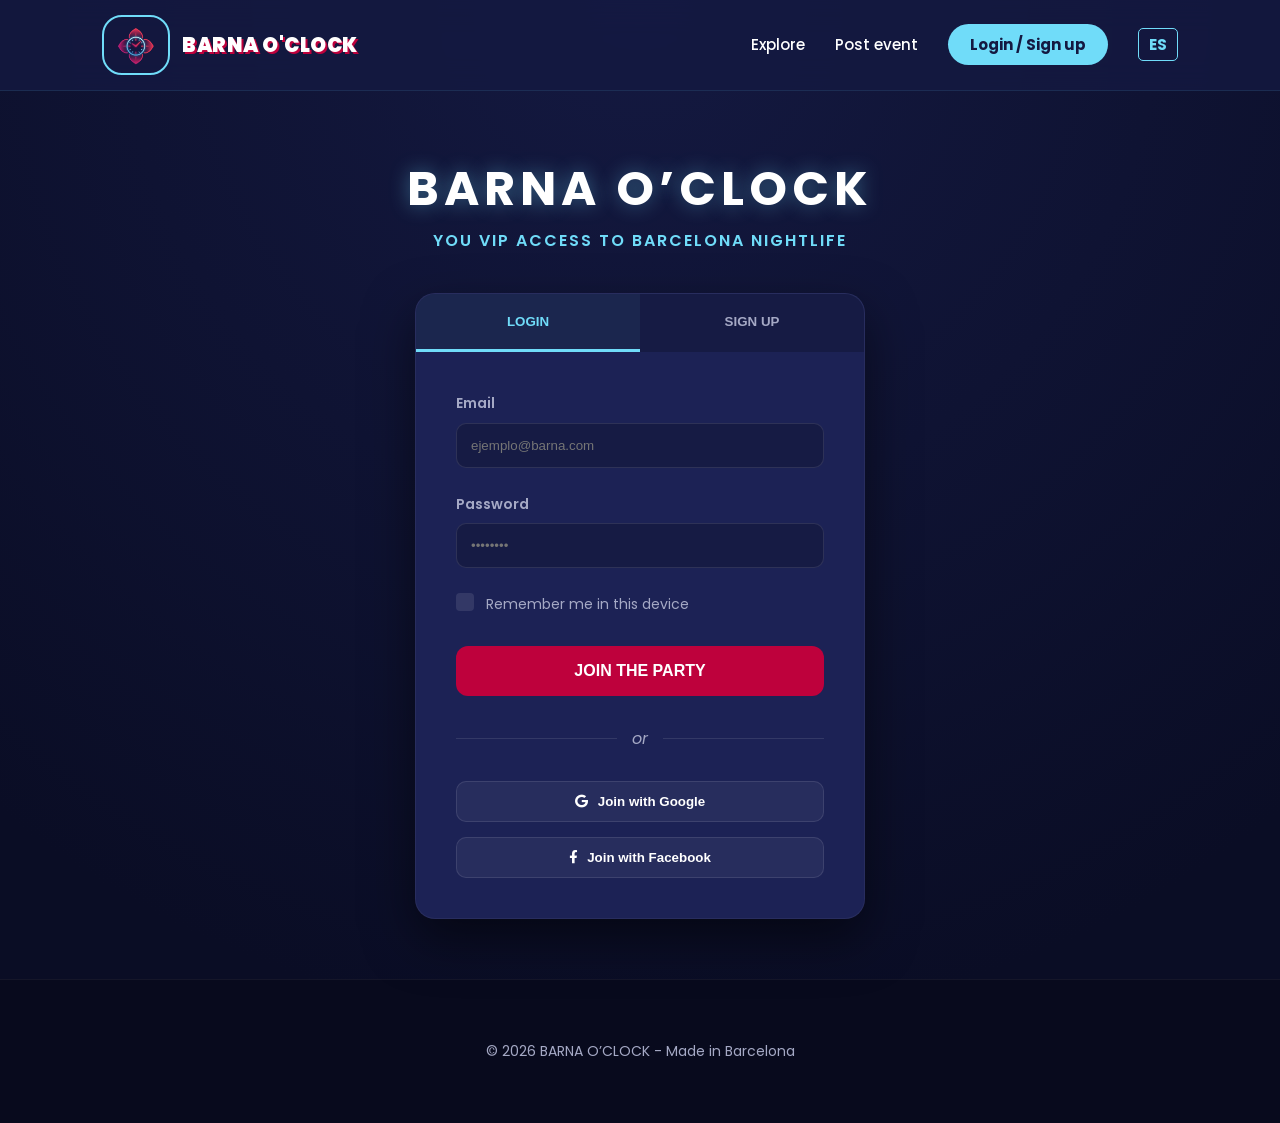
==== commit 1807a7cf: "Media queries añadidos para móvil, tablet y escritorio y algúnos bugs de UX solucionados." ====
--- a/auth-en.html
+++ b/auth-en.html
@@ -21,11 +21,27 @@
                 <span class="logo-text">BARNA O'CLOCK</span>
             </a>
 
-            <ul>
-                <li><a href="index-en.html" class="btn-back">Home</a></li>
+            <!-- Desktop Navigation -->
+            <ul class="nav-menu">
                 <li><a href="explorar-en.html">Explore</a></li>
                 <li><a href="nuevo-evento-en.html">Post event</a></li>
-                <li><a href="auth-en.html" class="btn-login">Login / Sign up</a></li>
+                <li><a href="auth-en.html" class="btn-login"><span class="login-text">Login / Sign up</span><span class="login-icon">👤</span></a></li>
+                <li><a href="auth.html" id="lang-toggle">ES</a></li>
+            </ul>
+
+            <!-- Mobile Hamburger Menu -->
+            <button class="hamburger-menu" id="hamburger">
+                <span></span>
+                <span></span>
+                <span></span>
+            </button>
+
+            <!-- Mobile Navigation Dropdown -->
+            <ul class="nav-menu-mobile" id="nav-menu-mobile">
+                <li><a href="explorar-en.html">Explore</a></li>
+                <li><a href="nuevo-evento-en.html">Post event</a></li>
+                <li><a href="auth-en.html" class="btn-login-mobile">Login / Sign up</a></li>
+                <li><a href="auth.html" class="lang-toggle-mobile">ES</a></li>
             </ul>
         </nav>
     </header>
@@ -44,15 +60,16 @@
             </div>
 
             <div class="auth-body">
-                <form id="auth-form">
+                <!-- LOGIN FORM -->
+                <form id="login-form" class="auth-form active">
                     <div class="input-group">
-                        <label for="email">Email</label>
-                        <input type="email" id="email" placeholder="ejemplo@barna.com" required>
+                        <label for="login-email">Email</label>
+                        <input type="email" id="login-email" placeholder="ejemplo@barna.com" required>
                     </div>
 
                     <div class="input-group">
-                        <label for="password">Password</label>
-                        <input type="password" id="password" placeholder="••••••••" required>
+                        <label for="login-password">Password</label>
+                        <input type="password" id="login-password" placeholder="••••••••" required>
                     </div>
 
                     <div class="form-options">
@@ -66,11 +83,36 @@
                     <button type="submit" class="btn-main-auth">JOIN THE PARTY</button>
                 </form>
 
-                <div class="separator">
+                <!-- SIGN UP FORM -->
+                <form id="registro-form" class="auth-form">
+                    <div class="input-group">
+                        <label for="register-username">Username</label>
+                        <input type="text" id="register-username" placeholder="Your username" required>
+                    </div>
+
+                    <div class="input-group">
+                        <label for="register-email">Email</label>
+                        <input type="email" id="register-email" placeholder="ejemplo@barna.com" required>
+                    </div>
+
+                    <div class="input-group">
+                        <label for="register-password">Password</label>
+                        <input type="password" id="register-password" placeholder="••••••••" required>
+                    </div>
+
+                    <div class="input-group">
+                        <label for="register-password-confirm">Confirm Password</label>
+                        <input type="password" id="register-password-confirm" placeholder="••••••••" required>
+                    </div>
+
+                    <button type="submit" class="btn-main-auth">CREATE ACCOUNT</button>
+                </form>
+
+                <div class="separator" id="separator">
                     <span>or</span>
                 </div>
 
-                <div class="social-login">
+                <div class="social-login" id="social-login">
                     <button class="btn-social google">
                         <i class="fab fa-google"></i> Join with Google
                     </button>
@@ -89,10 +131,55 @@
     <script>
         function switchTab(type) {
             const buttons = document.querySelectorAll('.tab-btn');
+            const loginForm = document.getElementById('login-form');
+            const registroForm = document.getElementById('registro-form');
+            const separator = document.getElementById('separator');
+            const socialLogin = document.getElementById('social-login');
+
             buttons.forEach(btn => btn.classList.remove('active'));
             event.target.classList.add('active');
+
+            if (type === 'login') {
+                loginForm.classList.add('active');
+                registroForm.classList.remove('active');
+                separator.style.display = 'block';
+                socialLogin.style.display = 'flex';
+            } else if (type === 'registro') {
+                loginForm.classList.remove('active');
+                registroForm.classList.add('active');
+                separator.style.display = 'none';
+                socialLogin.style.display = 'none';
+            }
         }
-    </script>
+        // Hamburger Menu Toggle
+        const hamburger = document.getElementById('hamburger');
+        const navMenuMobile = document.getElementById('nav-menu-mobile');
+
+        // Toggle menu on hamburger click
+        hamburger.addEventListener('click', function() {
+            hamburger.classList.toggle('active');
+            navMenuMobile.classList.toggle('active');
+        });
+
+        // Close menu when a link is clicked
+        const mobileLinks = navMenuMobile.querySelectorAll('a');
+        mobileLinks.forEach(link => {
+            link.addEventListener('click', function() {
+                hamburger.classList.remove('active');
+                navMenuMobile.classList.remove('active');
+            });
+        });
+
+        // Close menu when clicking outside
+        document.addEventListener('click', function(event) {
+            const isClickOnMenu = navMenuMobile.contains(event.target);
+            const isClickOnHamburger = hamburger.contains(event.target);
+            
+            if (!isClickOnMenu && !isClickOnHamburger && navMenuMobile.classList.contains('active')) {
+                hamburger.classList.remove('active');
+                navMenuMobile.classList.remove('active');
+            }
+        });    </script>
 
 </body>
 
--- a/style.css
+++ b/style.css
@@ -177,6 +177,13 @@
     font-size: 20px;
 }
 
+/* Hero Search Container */
+.hero-search {
+    display: flex;
+    max-width: 400px;
+    margin: 0 auto;
+}
+
 .hero input {
     padding: 16px 25px;
     width: 100%;
@@ -188,6 +195,7 @@
     color: white;
     font-size: 16px;
     transition: 0.3s;
+    flex: 1;
 }
 
 .hero input:focus {
@@ -206,11 +214,29 @@
     cursor: pointer;
     transition: 0.3s;
     text-transform: uppercase;
+    white-space: nowrap;
+    flex-shrink: 0;
 }
 
 .hero button:hover {
     background: var(--bcn-fuchsia);
     box-shadow: 0 0 20px rgba(190, 1, 60, 0.4);
+}
+
+/* Button text and icon visibility */
+.btn-icon {
+    display: none;
+}
+
+@media (max-width: 767px) {
+    .btn-text {
+        display: none;
+    }
+    
+    .btn-icon {
+        display: inline;
+        font-size: 18px;
+    }
 }
 
 /* ===== VIBES ===== */
@@ -397,6 +423,15 @@
     color: var(--bcn-skyblue);
     border-bottom: 3px solid var(--bcn-skyblue);
     background: rgba(112, 220, 249, 0.05);
+}
+
+/* Formularios del Auth */
+.auth-form {
+    display: none;
+}
+
+.auth-form.active {
+    display: block;
 }
 
 /* Formulario */
@@ -775,9 +810,499 @@
     padding: 10px;
 }
 
-/* Responsive */
-@media (max-width: 600px) {
+/* ===== HAMBURGER MENU & RESPONSIVE NAV ===== */
+.hamburger-menu {
+    display: none;
+    flex-direction: column;
+    background: none;
+    border: none;
+    cursor: pointer;
+    gap: 6px;
+    padding: 10px;
+}
+
+.hamburger-menu span {
+    width: 28px;
+    height: 3px;
+    background: var(--bcn-skyblue);
+    border-radius: 2px;
+    transition: all 0.3s ease;
+}
+
+.hamburger-menu.active span:nth-child(1) {
+    transform: rotate(45deg) translate(10px, 10px);
+}
+
+.hamburger-menu.active span:nth-child(2) {
+    opacity: 0;
+}
+
+.hamburger-menu.active span:nth-child(3) {
+    transform: rotate(-45deg) translate(7px, -7px);
+}
+
+/* Mobile Menu */
+.nav-menu-mobile {
+    display: none;
+    position: absolute;
+    top: 100%;
+    left: 0;
+    right: 0;
+    background: rgba(20, 25, 65, 0.98);
+    backdrop-filter: blur(15px);
+    list-style: none;
+    flex-direction: column;
+    padding: 20px;
+    gap: 0;
+    border-bottom: 1px solid rgba(112, 220, 249, 0.1);
+    border-top: 1px solid rgba(112, 220, 249, 0.1);
+    z-index: 99;
+}
+
+.nav-menu-mobile.active {
+    display: flex;
+}
+
+.nav-menu-mobile li {
+    padding: 15px 0;
+    border-bottom: 1px solid rgba(112, 220, 249, 0.1);
+}
+
+.nav-menu-mobile li:last-child {
+    border-bottom: none;
+}
+
+.nav-menu-mobile a {
+    color: var(--text-white);
+    text-decoration: none;
+    font-size: 16px;
+    font-weight: 500;
+    display: block;
+    transition: 0.3s ease;
+}
+
+.nav-menu-mobile a:hover {
+    color: var(--bcn-skyblue);
+}
+
+.btn-login-mobile {
+    background: var(--bcn-skyblue);
+    color: var(--bcn-blue) !important;
+    padding: 12px 20px !important;
+    border-radius: 50px;
+    font-weight: 700;
+    display: inline-block;
+    width: fit-content;
+    margin-top: 5px;
+}
+
+.btn-login-mobile:hover {
+    background: var(--text-white);
+    color: var(--bcn-blue) !important;
+}
+
+.lang-toggle-mobile {
+    border: 1px solid var(--bcn-skyblue);
+    color: var(--bcn-skyblue);
+    padding: 8px 12px !important;
+    border-radius: 5px;
+    font-weight: bold;
+    display: inline-block;
+    width: fit-content;
+    margin-top: 5px;
+}
+
+/* ===== RESPONSIVE DESIGN ===== */
+
+/* DESKTOP (1024px and above) */
+@media (min-width: 1024px) {
+    nav {
+        padding: 15px 8%;
+    }
+    
+    .hamburger-menu {
+        display: none;
+    }
+    
+    .nav-menu-mobile {
+        display: none !important;
+    }
+    
+    .nav-menu {
+        display: flex !important;
+        gap: 30px;
+    }
+    
+    .login-icon {
+        display: none;
+    }
+    
+    .login-text {
+        display: inline;
+    }
+    
+    .filters {
+        display: flex;
+        flex-direction: row;
+        gap: 15px;
+    }
+}
+
+/* TABLET (768px to 1023px) */
+@media (max-width: 1023px) and (min-width: 768px) {
+    nav {
+        padding: 12px 5%;
+    }
+    
+    .logo-text {
+        font-size: 16px;
+    }
+    
+    .logo-card-navbar img {
+        height: 35px;
+    }
+    
+    .hamburger-menu {
+        display: flex;
+    }
+    
+    .nav-menu {
+        display: none;
+    }
+    
+    .nav-menu-mobile {
+        position: static;
+        background: transparent;
+        border: none;
+        padding: 0;
+        gap: 0;
+    }
+    
+    .login-icon {
+        display: inline;
+        margin-left: 8px;
+    }
+    
+    .login-text {
+        display: none;
+    }
+    
+    .btn-login {
+        padding: 8px 12px !important;
+        background: transparent;
+        border: 1px solid var(--bcn-skyblue);
+        border-radius: 50%;
+        width: 40px;
+        height: 40px;
+        display: flex;
+        align-items: center;
+        justify-content: center;
+        color: var(--bcn-skyblue) !important;
+    }
+    
+    .btn-login:hover {
+        background: var(--bcn-skyblue);
+        color: var(--bcn-blue) !important;
+        box-shadow: 0 5px 15px rgba(112, 220, 249, 0.3);
+    }
+    
+    .filters {
+        display: flex;
+        flex-direction: row;
+        flex-wrap: wrap;
+        gap: 10px;
+    }
+    
+    .filters select {
+        padding: 10px 40px 10px 16px;
+        font-size: 13px;
+    }
+    
+    .eventos-destacados {
+        padding: 60px 5%;
+    }
+    
+    .grid-eventos {
+        gap: 25px;
+    }
+    
+    .hero {
+        padding: 30px 15px 50px;
+    }
+}
+
+/* MOBILE (Below 768px) - MAJOR CHANGES */
+@media (max-width: 767px) {
+    /* Header & Nav */
+    header {
+        position: sticky;
+        top: 0;
+        z-index: 100;
+    }
+    
+    nav {
+        display: flex;
+        justify-content: space-between;
+        align-items: center;
+        padding: 10px 4%;
+        gap: 10px;
+    }
+    
+    .logo-navbar {
+        gap: 8px;
+    }
+    
+    .logo-text {
+        display: none;
+    }
+    
+    .logo-card-navbar {
+        padding: 6px 8px;
+        border-radius: 12px;
+    }
+    
+    .logo-card-navbar img {
+        height: 32px;
+    }
+    
+    .hamburger-menu {
+        display: flex;
+        margin-left: auto;
+    }
+    
+    .hamburger-menu span {
+        width: 24px;
+        height: 2.5px;
+    }
+    
+    .nav-menu {
+        display: none;
+    }
+    
+    .nav-menu-mobile {
+        position: absolute;
+        top: calc(100% - 1px);
+        left: 0;
+        right: 0;
+        background: rgba(20, 25, 65, 0.99);
+        backdrop-filter: blur(15px);
+        padding: 15px 4%;
+        gap: 0;
+        max-height: 0;
+        overflow: hidden;
+        transition: max-height 0.3s ease;
+    }
+    
+    .nav-menu-mobile.active {
+        max-height: 300px;
+        border-bottom: 1px solid rgba(112, 220, 249, 0.2);
+    }
+    
+    .nav-menu-mobile li {
+        padding: 12px 0;
+        border-bottom: 1px solid rgba(112, 220, 249, 0.1);
+    }
+    
+    .nav-menu-mobile li:last-child {
+        border-bottom: none;
+    }
+    
+    .nav-menu-mobile a {
+        font-size: 15px;
+        font-weight: 500;
+    }
+    
+    .btn-login-mobile {
+        background: var(--bcn-skyblue);
+        color: var(--bcn-blue) !important;
+        padding: 10px 16px !important;
+        border-radius: 50px;
+        font-weight: 700;
+        display: inline-block;
+        width: fit-content;
+        margin-top: 8px;
+    }
+    
+    .lang-toggle-mobile {
+        border: 1px solid var(--bcn-skyblue);
+        color: var(--bcn-skyblue);
+        padding: 7px 10px !important;
+        border-radius: 4px;
+        font-weight: bold;
+        display: inline-block;
+        width: fit-content;
+        margin-top: 8px;
+    }
+    
+    /* Hero Section */
+    .hero {
+        text-align: center;
+        padding: 25px 15px 40px;
+    }
+    
+    .hero p {
+        font-size: 16px;
+        margin-bottom: 25px;
+    }
+    
+    .hero-search {
+        display: flex;
+        max-width: 100%;
+        margin: 0 auto;
+        gap: 0;
+    }
+    
+    .hero input {
+        padding: 12px 16px;
+        width: 100%;
+        max-width: 100%;
+        font-size: 14px;
+        border-radius: 50px 0 0 50px;
+        flex: 1;
+    }
+    
+    .hero button {
+        padding: 12px 15px;
+        margin-left: -5px;
+        font-size: 16px;
+        border-radius: 0 50px 50px 0;
+    }
+    
+    .logo-card {
+        padding: 25px;
+        margin-bottom: 25px;
+    }
+    
+    .logo-card img {
+        max-width: 200px;
+    }
+    
+    /* Vibes Section */
+    .vibes h2 {
+        font-size: 12px;
+        margin-bottom: 15px;
+    }
+    
+    .vibe-tags {
+        flex-wrap: wrap;
+        justify-content: center;
+        gap: 8px;
+    }
+    
+    .vibe-tags span {
+        padding: 6px 15px;
+        font-size: 12px;
+    }
+    
+    /* Eventos Grid */
+    .eventos-destacados {
+        padding: 40px 4%;
+    }
+    
+    .eventos-destacados h2 {
+        font-size: 20px;
+        margin-bottom: 25px;
+    }
+    
+    .grid-eventos {
+        grid-template-columns: 1fr;
+        gap: 20px;
+    }
+    
+    .card {
+        min-height: 320px;
+    }
+    
+    .card img {
+        height: 200px;
+    }
+    
+    .card h3 {
+        font-size: 18px;
+        padding: 15px 15px 5px;
+    }
+    
+    .card p {
+        padding: 0 15px 15px;
+        font-size: 13px;
+    }
+    
+    .card a {
+        padding: 10px;
+        margin: 0 15px 15px;
+        font-size: 14px;
+    }
+    
+    /* Filters - VERTICAL LAYOUT */
+    .filters {
+        display: flex;
+        flex-direction: column;
+        gap: 10px;
+        margin-bottom: 30px;
+    }
+    
+    .filters select {
+        width: 100%;
+        padding: 12px 40px 12px 16px;
+        font-size: 14px;
+        border-radius: 8px;
+    }
+    
+    /* Footer */
+    footer {
+        padding: 40px 20px;
+        font-size: 12px;
+    }
+    
+    /* Auth Page */
+    .auth-container {
+        padding: 40px 15px;
+        min-height: calc(100vh - 120px);
+    }
+    
+    .auth-hero-logo h1 {
+        font-size: 2rem;
+    }
+    
+    .auth-card {
+        max-width: 100%;
+    }
+    
+    .auth-body {
+        padding: 30px;
+    }
+    
+    /* Form Rows */
     .form-row {
         grid-template-columns: 1fr;
+        gap: 15px;
+    }
+    
+    .form-page-container {
+        margin: 40px auto;
+        padding: 0 15px;
+    }
+    
+    .post-event-card {
+        padding: 25px;
+        border-radius: 15px;
+    }
+    
+    .form-header h2 {
+        font-size: 20px;
+        margin-bottom: 20px;
+    }
+    
+    .form-group label {
+        font-size: 12px;
+    }
+    
+    .radio-group {
+        gap: 15px;
+    }
+    
+    .btn-submit-event {
+        padding: 14px;
+        font-size: 14px;
     }
 }
